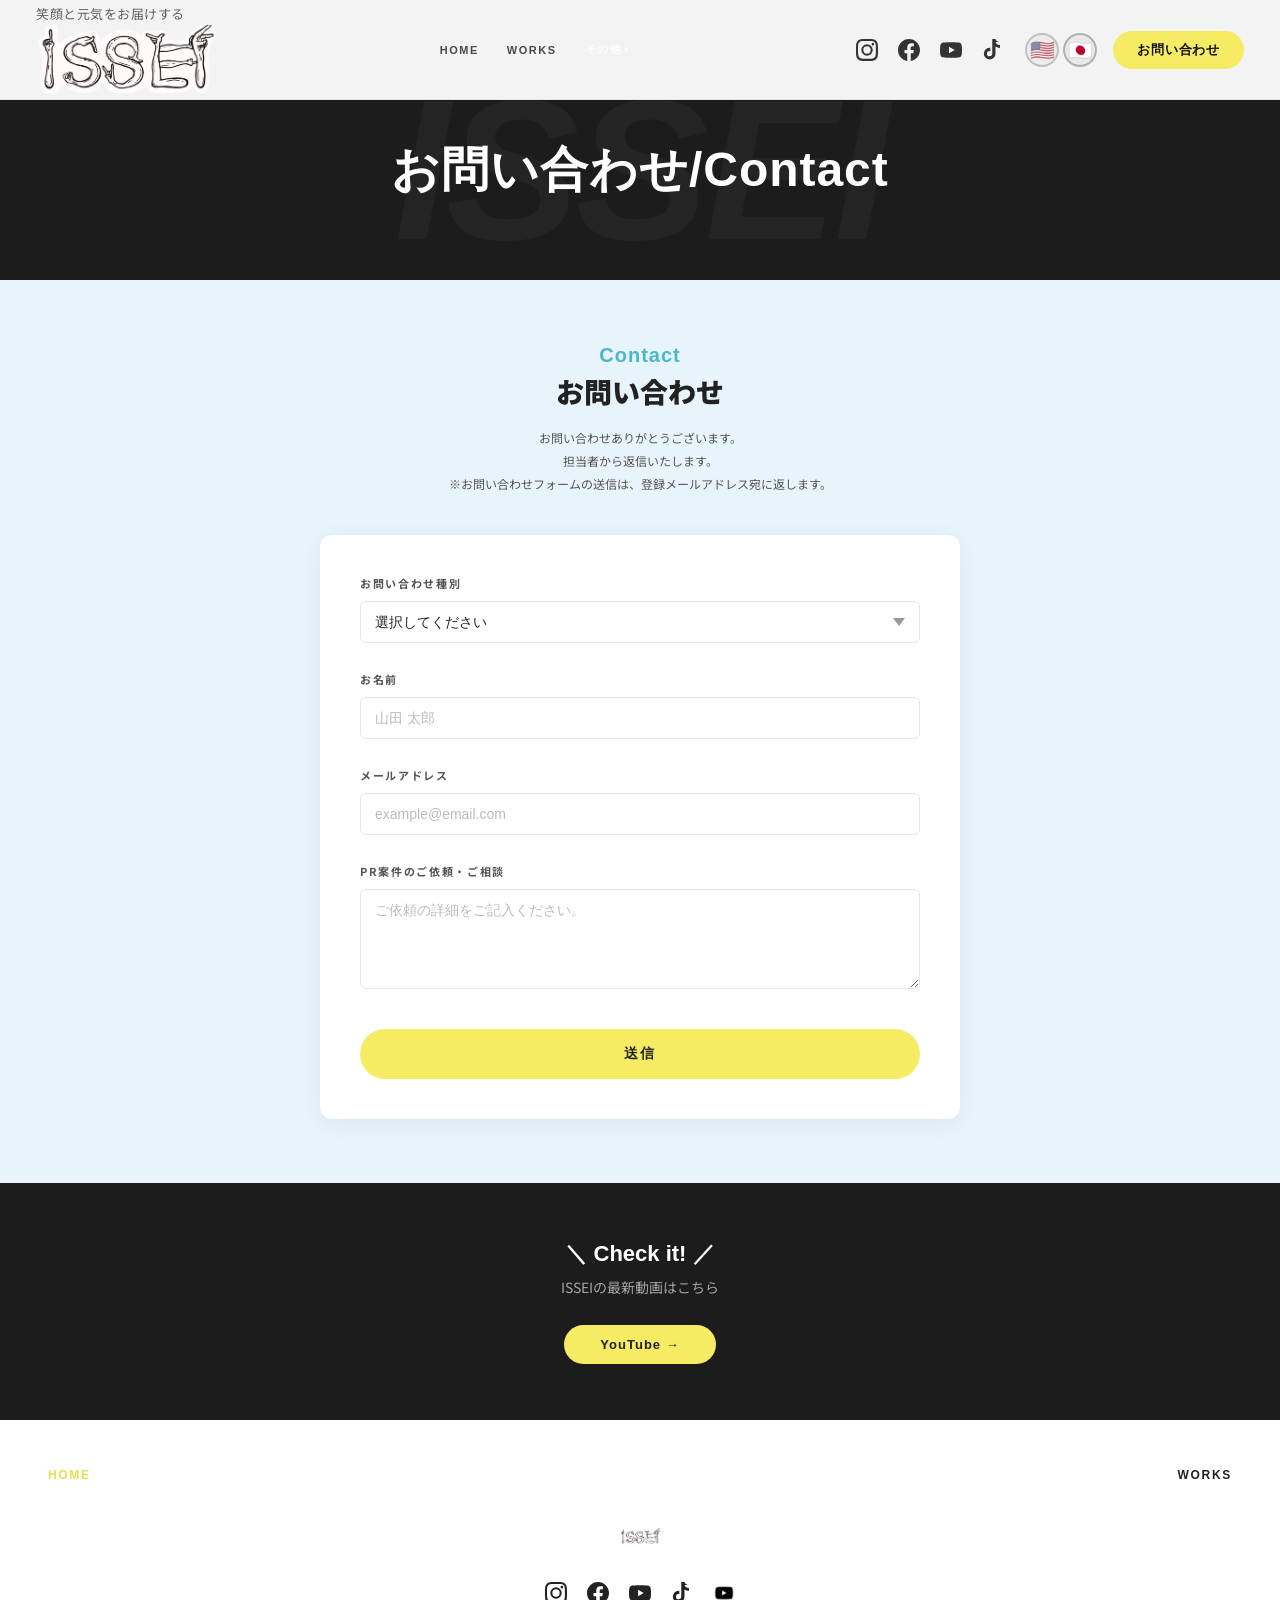
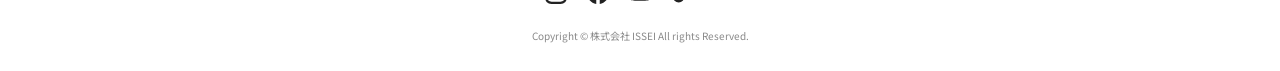
==== contact.html @ b6d0b65f "Initial commit — ISSEI company website" ====
<!DOCTYPE html>
<html lang="ja">
<head>
  <meta charset="UTF-8">
  <meta name="viewport" content="width=device-width, initial-scale=1.0">
  <title>Contact — ISSEI</title>
  <meta name="description" content="ISSEIへのお問い合わせ。PR案件・コラボ依頼はこちらから。">
  <link rel="preconnect" href="https://fonts.googleapis.com">
  <link rel="preconnect" href="https://fonts.gstatic.com" crossorigin>
  <link href="https://fonts.googleapis.com/css2?family=Noto+Sans+JP:wght@400;500;700;900&display=swap" rel="stylesheet">
  <link rel="stylesheet" href="css/style.css">
</head>
<body class="page-article">

  <!-- HEADER -->
  <header>
    <a href="index.html" class="logo-wrap">
      <span class="logo-sub" data-i18n="header.tagline">笑顔と元気をお届けする</span>
      <img src="images/logo-header.png" alt="ISSEI" class="logo-img">
    </a>
    <nav class="header-nav">
      <a href="index.html" data-i18n="nav.home">HOME</a>
      <a href="works.html" data-i18n="nav.works">WORKS</a>
      <div class="nav-more">
        <span class="nav-more-trigger" data-i18n="nav.more">More</span><span class="nav-more-arrow">&#x25BE;</span>
        <div class="nav-dropdown">
          <a href="index.html#profile">Profile</a>
          <a href="index.html#news">News</a>
          <a href="contact.html" data-i18n="nav.contact">Contact</a>
        </div>
      </div>
    </nav>
    <div class="header-right">
      <div class="header-sns">
        <a href="https://www.instagram.com/issei_0806" target="_blank" rel="noopener" aria-label="Instagram">
          <svg viewBox="0 0 24 24"><path d="M12 2.2c3.2 0 3.6 0 4.8.1 3.2.1 4.7 1.7 4.8 4.8.1 1.3.1 1.6.1 4.8 0 3.2 0 3.6-.1 4.8-.1 3.2-1.6 4.7-4.8 4.8-1.3.1-1.6.1-4.8.1-3.2 0-3.6 0-4.8-.1-3.2-.1-4.7-1.7-4.8-4.8C2.2 15.6 2.2 15.3 2.2 12c0-3.2 0-3.6.1-4.8C2.5 3.9 4 2.4 7.2 2.3 8.5 2.2 8.8 2.2 12 2.2zm0-2.2C8.7 0 8.3 0 7.1.1 2.7.3.3 2.7.1 7.1 0 8.3 0 8.7 0 12s0 3.7.1 4.9c.2 4.4 2.6 6.8 7 7C8.3 24 8.7 24 12 24s3.7 0 4.9-.1c4.4-.2 6.8-2.6 7-7 .1-1.2.1-1.6.1-4.9s0-3.7-.1-4.9c-.2-4.4-2.6-6.8-7-7C15.7 0 15.3 0 12 0zm0 5.8a6.2 6.2 0 1 0 0 12.4A6.2 6.2 0 0 0 12 5.8zm0 10.2a4 4 0 1 1 0-8 4 4 0 0 1 0 8zm6.4-11.8a1.4 1.4 0 1 0 0 2.8 1.4 1.4 0 0 0 0-2.8z"/></svg>
        </a>
        <a href="https://www.facebook.com/share/18R8EUJGQv/?mibextid=wwXIfr" target="_blank" rel="noopener" aria-label="Facebook">
          <svg viewBox="0 0 24 24"><path d="M24 12.1C24 5.4 18.6 0 12 0S0 5.4 0 12.1C0 18.1 4.4 23.1 10.1 24v-8.4H7.1v-3.5h3V9.4c0-3 1.8-4.7 4.5-4.7 1.3 0 2.7.2 2.7.2v3h-1.5c-1.5 0-2 .9-2 1.9v2.3h3.4l-.5 3.5h-2.8V24C19.6 23.1 24 18.1 24 12.1z"/></svg>
        </a>
        <a href="https://www.youtube.com/@issei0806" target="_blank" rel="noopener" aria-label="YouTube">
          <svg viewBox="0 0 24 24"><path d="M23.5 6.2a3 3 0 0 0-2.1-2.1C19.5 3.5 12 3.5 12 3.5s-7.5 0-9.4.6A3 3 0 0 0 .5 6.2 31.3 31.3 0 0 0 0 12a31.3 31.3 0 0 0 .5 5.8 3 3 0 0 0 2.1 2.1c1.9.6 9.4.6 9.4.6s7.5 0 9.4-.6a3 3 0 0 0 2.1-2.1A31.3 31.3 0 0 0 24 12a31.3 31.3 0 0 0-.5-5.8zM9.8 15.5V8.5l6.3 3.5-6.3 3.5z"/></svg>
        </a>
        <a href="https://www.tiktok.com/@issei0806" target="_blank" rel="noopener" aria-label="TikTok">
          <svg viewBox="0 0 24 24"><path d="M19.6 3.3A4.9 4.9 0 0 1 14.7 0h-3.5v16.4a2.9 2.9 0 0 1-2.9 2.5 2.9 2.9 0 0 1-2.9-2.9 2.9 2.9 0 0 1 2.9-2.9c.3 0 .5 0 .8.1V9.6a6.4 6.4 0 0 0-.8 0A6.4 6.4 0 0 0 2 16a6.4 6.4 0 0 0 6.4 6.4A6.4 6.4 0 0 0 14.7 16V8.2a8.3 8.3 0 0 0 4.9 1.6V6.4a4.9 4.9 0 0 1-4.9-3.1h4.9z"/></svg>
        </a>
      </div>
      <div class="lang-toggle">
        <button class="lang-btn" data-lang="en">🇺🇸</button>
        <button class="lang-btn" data-lang="ja">🇯🇵</button>
      </div>
      <a href="contact.html" class="btn-contact active" data-i18n="nav.contact">Contact Us</a>
    </div>
  </header>

  <!-- DARK HERO with ISSEI watermark -->
  <div class="contact-hero">
    <div class="contact-hero-bg-text">ISSEI</div>
    <div class="contact-hero-title">
      <h1 data-i18n="contact.hero.title">お問い合わせ/Contact</h1>
    </div>
  </div>

  <!-- FORM SECTION -->
  <section class="contact-form-section">
    <div class="contact-form-inner">
      <div class="contact-form-head">
        <div class="sub" data-i18n="contact.form.sub">Contact</div>
        <h2 data-i18n="contact.form.h2">お問い合わせ</h2>
        <p data-i18n="contact.form.intro">Thank you for your inquiry.<br>A representative will reply to you shortly.<br>Please note that replies to inquiries will be sent to your registered email address.<br><br>お問い合わせありがとうございます。<br>担当者から返信いたします。<br>※お問い合わせフォームの送信は、登録メールアドレス宛に返します。</p>
      </div>

      <div class="form-card">
        <form id="contact-form">
          <div class="form-row">
            <label for="type" data-i18n="form.type.label">Inquiry details（お問い合わせ内容）</label>
            <select id="type" name="type" required>
              <option value="" data-i18n-opt="form.type.placeholder">選択してください</option>
              <option value="pr" data-i18n-opt="form.type.pr">Request for PR collaboration / PR案件のご依頼</option>
              <option value="other" data-i18n-opt="form.type.other">Other / その他</option>
            </select>
          </div>
          <div class="form-row">
            <label for="name" data-i18n="form.name.label">Name（名前）</label>
            <input type="text" id="name" name="name" required data-i18n="form.name.placeholder" placeholder="山田 太郎 / お名前を入力">
          </div>
          <div class="form-row">
            <label for="email" data-i18n="form.email.label">Email Address（メールアドレス）</label>
            <input type="email" id="email" name="email" required placeholder="example@email.com">
          </div>
          <div class="form-row">
            <label for="message" data-i18n="form.msg.label">PR Inquiries &amp; Requests（PR案件のご依頼・ご相談）</label>
            <textarea id="message" name="message" required data-i18n="form.msg.placeholder" placeholder="ご依頼の詳細をご記入ください。"></textarea>
          </div>
          <button type="submit" class="btn-send" data-i18n="form.submit">SEND 送信</button>
        </form>
      </div>
    </div>
  </section>

  <!-- CHECK IT CTA -->
  <section class="cta-section">
    <p class="cta-check">＼ Check it! ／</p>
    <p class="cta-text">ISSEIの最新動画はこちら</p>
    <a href="https://www.youtube.com/@issei0806" target="_blank" rel="noopener" class="btn-cta">YouTube →</a>
  </section>

  <!-- FOOTER -->
  <footer>
    <div class="footer-row">
      <a href="index.html" class="footer-row-home" data-i18n="nav.home">HOME</a>
      <a href="works.html" class="footer-row-works" data-i18n="nav.works">WORKS</a>
    </div>
    <div class="footer-logo-text"><img src="images/logo.png" alt="ISSEI"></div>
    <div class="footer-sns">
      <a href="https://www.instagram.com/issei_0806" target="_blank" rel="noopener" aria-label="Instagram">
        <svg viewBox="0 0 24 24"><path d="M12 2.2c3.2 0 3.6 0 4.8.1 3.2.1 4.7 1.7 4.8 4.8.1 1.3.1 1.6.1 4.8 0 3.2 0 3.6-.1 4.8-.1 3.2-1.6 4.7-4.8 4.8-1.3.1-1.6.1-4.8.1-3.2 0-3.6 0-4.8-.1-3.2-.1-4.7-1.7-4.8-4.8C2.2 15.6 2.2 15.3 2.2 12c0-3.2 0-3.6.1-4.8C2.5 3.9 4 2.4 7.2 2.3 8.5 2.2 8.8 2.2 12 2.2zm0-2.2C8.7 0 8.3 0 7.1.1 2.7.3.3 2.7.1 7.1 0 8.3 0 8.7 0 12s0 3.7.1 4.9c.2 4.4 2.6 6.8 7 7C8.3 24 8.7 24 12 24s3.7 0 4.9-.1c4.4-.2 6.8-2.6 7-7 .1-1.2.1-1.6.1-4.9s0-3.7-.1-4.9c-.2-4.4-2.6-6.8-7-7C15.7 0 15.3 0 12 0zm0 5.8a6.2 6.2 0 1 0 0 12.4A6.2 6.2 0 0 0 12 5.8zm0 10.2a4 4 0 1 1 0-8 4 4 0 0 1 0 8zm6.4-11.8a1.4 1.4 0 1 0 0 2.8 1.4 1.4 0 0 0 0-2.8z"/></svg>
      </a>
      <a href="https://www.facebook.com/issei0806official" target="_blank" rel="noopener" aria-label="Facebook">
        <svg viewBox="0 0 24 24"><path d="M24 12.1C24 5.4 18.6 0 12 0S0 5.4 0 12.1C0 18.1 4.4 23.1 10.1 24v-8.4H7.1v-3.5h3V9.4c0-3 1.8-4.7 4.5-4.7 1.3 0 2.7.2 2.7.2v3h-1.5c-1.5 0-2 .9-2 1.9v2.3h3.4l-.5 3.5h-2.8V24C19.6 23.1 24 18.1 24 12.1z"/></svg>
      </a>
      <a href="https://www.youtube.com/@issei0806" target="_blank" rel="noopener" aria-label="YouTube">
        <svg viewBox="0 0 24 24"><path d="M23.5 6.2a3 3 0 0 0-2.1-2.1C19.5 3.5 12 3.5 12 3.5s-7.5 0-9.4.6A3 3 0 0 0 .5 6.2 31.3 31.3 0 0 0 0 12a31.3 31.3 0 0 0 .5 5.8 3 3 0 0 0 2.1 2.1c1.9.6 9.4.6 9.4.6s7.5 0 9.4-.6a3 3 0 0 0 2.1-2.1A31.3 31.3 0 0 0 24 12a31.3 31.3 0 0 0-.5-5.8zM9.8 15.5V8.5l6.3 3.5-6.3 3.5z"/></svg>
      </a>
      <a href="https://www.tiktok.com/@issei0806" target="_blank" rel="noopener" aria-label="TikTok">
        <svg viewBox="0 0 24 24"><path d="M19.6 3.3A4.9 4.9 0 0 1 14.7 0h-3.5v16.4a2.9 2.9 0 0 1-2.9 2.5 2.9 2.9 0 0 1-2.9-2.9 2.9 2.9 0 0 1 2.9-2.9c.3 0 .5 0 .8.1V9.6a6.4 6.4 0 0 0-.8 0A6.4 6.4 0 0 0 2 16a6.4 6.4 0 0 0 6.4 6.4A6.4 6.4 0 0 0 14.7 16V8.2a8.3 8.3 0 0 0 4.9 1.6V6.4a4.9 4.9 0 0 1-4.9-3.1h4.9z"/></svg>
      </a>
      <a href="https://voom.line.me/ch/issei0806" target="_blank" rel="noopener" aria-label="LINE VOOM">
        <img src="images/icon-line.png" alt="LINE VOOM">
      </a>
    </div>
    <p class="footer-copy" data-i18n="footer.copy">Copyright © 株式会社 ISSEI All rights Reserved.</p>
  </footer>

  <div class="toast"></div>

  <script src="js/main.js"></script>
</body>
</html>
---- css/style.css ----
/* =============================================
   ISSEI Official Website
   ============================================= */

:root {
  --yellow: #F5EC64;
  --yellow-dark: #e8de50;
  --sky-top: #5ab8e8;
  --sky-mid: #a8d8f0;
  --sky-bottom: #daeef8;
  --powder: #e8f4fb;
  --powder-mid: #c8e6f5;
  --dark: #1c1c1c;
  --dark2: #2a2a2a;
  --white: #ffffff;
  --text: #222222;
  --text-mid: #555555;
  --text-light: #888888;
  --border: #e4e4e4;
  --accent-teal: #4ab8c8;
  --accent-orange: #e8721a;
  --font-en: 'Helvetica Neue', Helvetica, Arial, sans-serif;
  --font-jp: 'Noto Sans JP', 'Hiragino Sans', Meiryo, sans-serif;
  --ease: 0.25s ease;
  --radius: 12px;
}

*, *::before, *::after { box-sizing: border-box; margin: 0; padding: 0; }
html { scroll-behavior: smooth; }
body { background: var(--white); color: var(--text); font-family: var(--font-en); -webkit-font-smoothing: antialiased; }
a { color: inherit; text-decoration: none; }
img { max-width: 100%; display: block; }

/* =============================================
   HEADER
   ============================================= */

header {
  position: fixed;
  top: 0; left: 0; right: 0;
  z-index: 200;
  height: 100px;
  display: flex;
  align-items: center;
  justify-content: space-between;
  padding: 0 36px;
  background: transparent;
  transition: background var(--ease);
}
header.scrolled {
  background: rgba(10,10,10,0.85);
  backdrop-filter: blur(10px);
}

.logo-wrap {
  display: flex;
  flex-direction: column;
  line-height: 1.2;
}
.logo-img {
  height: 68px;
  width: auto;
  display: block;
}
.logo-sub {
  font-size: 13px;
  color: rgba(255,255,255,0.92);
  font-family: var(--font-jp);
  letter-spacing: 0.04em;
  white-space: nowrap;
  margin-bottom: 4px;
}

.header-right {
  display: flex;
  align-items: center;
  gap: 16px;
  flex-shrink: 0;
}

.header-sns {
  display: flex;
  align-items: center;
  gap: 10px;
}
.header-sns a {
  display: flex;
  align-items: center;
  justify-content: center;
  width: 32px; height: 32px;
  color: var(--white);
  transition: opacity var(--ease);
}
.header-sns a:hover { opacity: 0.6; }
.header-sns svg { width: 22px; height: 22px; fill: var(--white); }

.header-nav {
  display: flex;
  align-items: center;
  gap: 28px;
}
.header-nav a {
  font-size: 11px;
  font-weight: 700;
  letter-spacing: 0.14em;
  text-transform: uppercase;
  color: rgba(255,255,255,0.85);
  transition: color var(--ease);
}
.header-nav a:hover { color: var(--white); }
.header-nav a.active { color: var(--yellow); }

/* More dropdown */
.nav-more {
  position: relative;
  display: flex;
  align-items: center;
  gap: 2px;
  cursor: pointer;
}
.nav-more-trigger {
  font-size: 11px;
  font-weight: 700;
  letter-spacing: 0.14em;
  text-transform: uppercase;
  color: rgba(255,255,255,0.85);
  transition: color var(--ease);
  user-select: none;
}
.nav-more-arrow {
  font-size: 9px;
  color: rgba(255,255,255,0.85);
  transition: color var(--ease);
  line-height: 1;
  margin-top: 1px;
}
.nav-more:hover .nav-more-trigger,
.nav-more:hover .nav-more-arrow { color: var(--white); }
.nav-dropdown {
  position: absolute;
  top: calc(100% + 14px);
  left: 50%;
  transform: translateX(-50%) translateY(-4px);
  background: rgba(10,10,10,0.92);
  backdrop-filter: blur(12px);
  border-radius: 8px;
  min-width: 130px;
  overflow: hidden;
  opacity: 0;
  visibility: hidden;
  transition: opacity var(--ease), visibility var(--ease), transform var(--ease);
  z-index: 300;
}
.nav-more:hover .nav-dropdown {
  opacity: 1;
  visibility: visible;
  transform: translateX(-50%) translateY(0);
}
.nav-dropdown a {
  display: block;
  padding: 11px 18px;
  font-size: 11px;
  font-weight: 600;
  letter-spacing: 0.1em;
  text-transform: uppercase;
  color: rgba(255,255,255,0.75);
  border-bottom: 1px solid rgba(255,255,255,0.06);
  transition: background var(--ease), color var(--ease);
}
.nav-dropdown a:last-child { border-bottom: none; }
.nav-dropdown a:hover {
  background: rgba(255,255,255,0.09);
  color: var(--white);
}

.btn-contact {
  background: var(--yellow);
  color: var(--text);
  font-size: 13px;
  font-weight: 700;
  letter-spacing: 0.06em;
  padding: 10px 24px;
  border-radius: 24px;
  transition: background var(--ease);
  white-space: nowrap;
}
.btn-contact.active { background: var(--yellow-dark); }
.btn-contact:hover { background: var(--yellow-dark); }

.lang-toggle {
  display: flex;
  align-items: center;
  gap: 4px;
}
.lang-btn {
  width: 34px;
  height: 34px;
  border-radius: 50%;
  border: 2px solid rgba(255,255,255,0.35);
  cursor: pointer;
  font-size: 20px;
  padding: 0;
  line-height: 1;
  display: flex;
  align-items: center;
  justify-content: center;
  background: rgba(255,255,255,0.12);
  opacity: 0.75;
  transition: opacity var(--ease), border-color var(--ease);
}
.lang-btn.active {
  opacity: 1;
  border-color: rgba(255,255,255,0.8);
  box-shadow: 0 0 0 1px rgba(255,255,255,0.3);
}
.lang-btn:hover { opacity: 1; }
.lang-sep { display: none; }

/* =============================================
   HERO
   ============================================= */

.hero {
  padding-top: 100px;
  min-height: 100vh;
  background: url('../images/hero-bg.jpg') center center / cover no-repeat;
  display: flex;
  align-items: center;
  justify-content: center;
  position: relative;
  overflow: hidden;
}
.hero::after {
  content: '';
  position: absolute;
  bottom: 0; left: 0; right: 0;
  height: 45%;
  background: linear-gradient(to bottom, transparent 0%, rgba(255,255,255,0.7) 60%, rgba(255,255,255,1) 100%);
  pointer-events: none;
}

.hero-issei-logo {
  width: clamp(240px, 38vw, 520px);
  user-select: none;
  filter: drop-shadow(0 4px 24px rgba(0,0,0,0.12));
}

/* =============================================
   TAGLINE
   ============================================= */

.tagline-section {
  background: var(--white);
  padding: 40px 32px;
  text-align: center;
  border-bottom: 1px solid var(--border);
}

.tagline-main {
  font-size: clamp(18px, 3vw, 28px);
  font-weight: 700;
  line-height: 1.4;
  margin-bottom: 16px;
  color: var(--text);
}
.tagline-main .hi-teal { color: var(--accent-teal); }
.tagline-main .hi-orange { color: var(--accent-orange); }

.tagline-sub {
  font-size: 13px;
  color: var(--text-light);
  letter-spacing: 0.03em;
}

/* =============================================
   VIDEO GALLERY
   ============================================= */

.video-section {
  background: var(--white);
  padding: 40px 0;
  overflow: hidden;
  border-bottom: 1px solid var(--border);
}

.video-marquee-wrap {
  overflow: hidden;
  width: 100%;
}

@keyframes marquee-scroll {
  0%   { transform: translateX(0); }
  100% { transform: translateX(-50%); }
}

.video-marquee {
  display: flex;
  gap: 12px;
  width: max-content;
  animation: marquee-scroll 28s linear infinite;
}

.video-marquee:hover {
  animation-play-state: paused;
}

.video-thumb {
  flex: 0 0 200px;
  height: 355px;
  border-radius: 8px;
  overflow: hidden;
  position: relative;
  background: #1a1a1a;
  cursor: pointer;
  transition: transform var(--ease);
}
.video-thumb:hover { transform: scale(1.02); }

.video-thumb::after {
  content: '';
  position: absolute;
  inset: 0;
  background: rgba(0,0,0,0.2) url("data:image/svg+xml,%3Csvg xmlns='http://www.w3.org/2000/svg' viewBox='0 0 80 80'%3E%3Ccircle cx='40' cy='40' r='38' fill='rgba(255%2C255%2C255%2C0.9)'/%3E%3Cpolygon points='32%2C22 32%2C58 60%2C40' fill='%231a1a1a'/%3E%3C/svg%3E") center/56px no-repeat;
  opacity: 0;
  transition: opacity 0.2s ease;
  z-index: 2;
}
.video-thumb:hover::after { opacity: 1; }

.video-thumb img {
  width: 100%;
  height: 100%;
  object-fit: cover;
}

/* legacy — kept for any other scroll usage */
.video-scroll {
  display: flex;
  gap: 12px;
  padding: 0 32px;
  overflow-x: auto;
  scrollbar-width: none;
  -ms-overflow-style: none;
}
.video-scroll::-webkit-scrollbar { display: none; }

.video-thumb-placeholder {
  width: 100%;
  height: 100%;
  background: linear-gradient(160deg, #2a2a2a 0%, #1a1a1a 100%);
  display: flex;
  flex-direction: column;
  align-items: center;
  justify-content: center;
  gap: 12px;
  color: rgba(255,255,255,0.3);
  font-size: 11px;
  letter-spacing: 0.1em;
  text-transform: uppercase;
}
.video-thumb-placeholder svg { width: 32px; height: 32px; fill: rgba(255,255,255,0.2); }

.video-views {
  position: absolute;
  top: 10px;
  left: 10px;
  background: rgba(0,0,0,0.7);
  color: var(--white);
  font-size: 10px;
  font-weight: 700;
  padding: 3px 8px;
  border-radius: 4px;
}

/* =============================================
   PROFILE SECTION
   ============================================= */

.profile-section {
  background: linear-gradient(180deg, var(--powder) 0%, var(--white) 100%);
  padding: 40px 32px;
}

.profile-heading {
  text-align: center;
  font-size: 28px;
  font-weight: 800;
  color: var(--accent-teal);
  margin-bottom: 40px;
  letter-spacing: 0.05em;
}

.profile-card {
  max-width: 800px;
  margin: 0 auto;
  display: grid;
  grid-template-columns: 180px 1fr;
  gap: 40px;
  align-items: start;
  background: rgba(255,255,255,0.7);
  border-radius: var(--radius);
  padding: 32px;
  backdrop-filter: blur(4px);
  border: 1px solid rgba(255,255,255,0.9);
  box-shadow: 0 4px 24px rgba(74,184,200,0.1);
}

.profile-photo {
  aspect-ratio: 1;
  border-radius: 8px;
  overflow: hidden;
  background: var(--powder-mid);
  display: flex;
  align-items: center;
  justify-content: center;
}
.profile-photo img { width: 100%; height: 100%; object-fit: cover; object-position: top; }
.profile-photo-placeholder {
  font-size: 10px;
  color: var(--text-light);
  text-align: center;
  padding: 12px;
  font-family: var(--font-jp);
}

.profile-info-name {
  font-size: 22px;
  font-weight: 900;
  letter-spacing: 0.05em;
  margin-bottom: 8px;
}
.profile-info-title {
  font-size: 13px;
  font-weight: 600;
  color: var(--accent-teal);
  letter-spacing: 0.04em;
  margin-bottom: 8px;
}

.profile-info-bio {
  font-size: 12px;
  color: var(--text-mid);
  line-height: 1.7;
  margin-bottom: 16px;
  font-family: var(--font-jp);
}

.profile-sns-icons {
  display: flex;
  gap: 8px;
  margin-bottom: 24px;
}
.profile-sns-icon {
  width: 32px; height: 32px;
  border-radius: 50%;
  background: var(--dark);
  display: flex;
  align-items: center;
  justify-content: center;
  transition: opacity var(--ease);
}
.profile-sns-icon:hover { opacity: 0.7; }
.profile-sns-icon svg { width: 14px; height: 14px; fill: white; }
.profile-sns-icon--img { background: transparent; }
.profile-sns-icon img { width: 28px; height: 28px; display: block; border-radius: 50%; }

.profile-stats {
  display: grid;
  grid-template-columns: repeat(4, 1fr);
  gap: 0;
  border-top: 1px solid var(--border);
  padding-top: 20px;
  margin-top: 8px;
}

.pstat {
  text-align: center;
  border-right: 1px solid var(--border);
  padding: 0 12px;
}
.pstat:last-child { border-right: none; }

.pstat-label {
  font-size: 9px;
  font-weight: 600;
  color: var(--text-light);
  letter-spacing: 0.08em;
  text-transform: uppercase;
  line-height: 1.3;
  margin-bottom: 6px;
}
.pstat-num {
  font-size: clamp(22px, 3vw, 32px);
  font-weight: 900;
  color: var(--accent-teal);
  letter-spacing: -0.02em;
  line-height: 1;
}

.profile-date {
  text-align: center;
  font-size: 10px;
  color: var(--text-light);
  margin-top: 16px;
}

/* =============================================
   NEWS SECTION
   ============================================= */

.news-section {
  padding: 48px 32px;
  background: var(--white);
}

.news-heading {
  text-align: center;
  font-size: 10px;
  font-weight: 700;
  letter-spacing: 0.4em;
  text-transform: uppercase;
  color: var(--text-light);
  margin-bottom: 32px;
}

.news-grid {
  display: grid;
  grid-template-columns: repeat(4, 1fr);
  gap: 16px;
  max-width: 1200px;
  margin: 0 auto;
}

.news-card {
  display: block;
  border-radius: var(--radius);
  overflow: hidden;
  cursor: pointer;
  color: inherit;
  text-decoration: none;
  transition: transform var(--ease), box-shadow var(--ease);
}
.news-card:hover { transform: translateY(-4px); box-shadow: 0 12px 32px rgba(0,0,0,0.1); }

.news-card-thumb {
  aspect-ratio: 4/3;
  display: flex;
  align-items: center;
  justify-content: center;
  flex-direction: column;
  gap: 8px;
  padding: 20px;
  position: relative;
  overflow: hidden;
}
.news-card-thumb img { width: 100%; height: 100%; object-fit: cover; object-position: top center; position: absolute; top: 0; left: 0; }

.nc-red { background: linear-gradient(135deg, #c0392b, #e74c3c); }
.nc-blue { background: linear-gradient(135deg, #2980b9, #3498db); }
.nc-dark { background: linear-gradient(135deg, #2c3e50, #34495e); }
.nc-teal { background: linear-gradient(135deg, #16a085, #1abc9c); }

.nc-milestone {
  font-size: clamp(18px, 3vw, 26px);
  font-weight: 900;
  color: var(--white);
  text-align: center;
  line-height: 1.2;
  text-shadow: 0 2px 8px rgba(0,0,0,0.2);
}
.nc-label {
  font-size: 9px;
  color: rgba(255,255,255,0.8);
  letter-spacing: 0.1em;
  text-transform: uppercase;
}

.news-card-body {
  padding: 14px 16px;
  background: var(--white);
  border: 1px solid var(--border);
  border-top: none;
}
.news-card-title {
  font-size: 12px;
  font-weight: 600;
  line-height: 1.5;
  color: var(--text);
  font-family: var(--font-jp);
}

/* =============================================
   CTA SECTION
   ============================================= */

.cta-section {
  background: var(--dark);
  padding: 56px 32px;
  text-align: center;
}

.cta-check {
  font-size: 22px;
  font-weight: 700;
  color: var(--white);
  margin-bottom: 8px;
}

.cta-text {
  font-size: 14px;
  color: rgba(255,255,255,0.6);
  margin-bottom: 28px;
  font-family: var(--font-jp);
}

.btn-cta {
  display: inline-block;
  background: var(--yellow);
  color: var(--text);
  font-size: 13px;
  font-weight: 700;
  letter-spacing: 0.08em;
  padding: 12px 36px;
  border-radius: 24px;
  transition: background var(--ease);
}
.btn-cta:hover { background: var(--yellow-dark); }

/* =============================================
   WORKS SECTION (on homepage)
   ============================================= */

.works-section {
  padding: 48px 32px;
  background: var(--white);
  border-top: 1px solid var(--border);
}

.works-heading {
  text-align: center;
  margin-bottom: 48px;
}
.works-heading h2 {
  font-size: clamp(28px, 4vw, 40px);
  font-weight: 900;
  color: var(--text);
  letter-spacing: -0.01em;
}
.works-heading p {
  font-size: 11px;
  color: var(--text-light);
  letter-spacing: 0.1em;
  margin-top: 8px;
  font-family: var(--font-jp);
}

.timeline {
  max-width: 800px;
  margin: 0 auto;
}

.tl-block {
  display: grid;
  grid-template-columns: 56px 1fr;
  gap: 0;
  padding: 8px 0;
}

.tl-year {
  padding: 3px 0 0;
  font-size: 13px;
  font-weight: 700;
  color: var(--text);
  letter-spacing: 0.02em;
}

.tl-items {
  display: flex;
  flex-direction: column;
  gap: 0;
}

.tl-item {
  display: flex;
  align-items: baseline;
  gap: 8px;
  padding: 3px 0;
  font-size: 13px;
  color: var(--text-mid);
  line-height: 1.6;
  font-family: var(--font-jp);
}
.tl-item::before {
  content: '•';
  color: var(--text-light);
  flex-shrink: 0;
}
.tl-item strong { color: var(--text); font-weight: 700; }

/* =============================================
   FOOTER
   ============================================= */

footer {
  background: var(--white);
  padding: 48px 48px 28px;
  display: flex;
  flex-direction: column;
  align-items: center;
  gap: 0;
  text-align: center;
}

.footer-row {
  display: flex;
  align-items: center;
  justify-content: space-between;
  width: 100%;
  margin-bottom: 32px;
}

.footer-row-home {
  font-size: 12px;
  font-weight: 700;
  letter-spacing: 0.14em;
  color: var(--yellow-dark);
  text-transform: uppercase;
}
.footer-row-home:hover { opacity: 0.7; }

.footer-row-works {
  font-size: 12px;
  font-weight: 700;
  letter-spacing: 0.14em;
  color: var(--text);
  text-transform: uppercase;
}
.footer-row-works:hover { opacity: 0.7; }

.footer-logo-text img {
  height: 48px;
  width: auto;
  margin: 0 auto 20px;
}

.footer-sns {
  display: flex;
  gap: 20px;
  align-items: center;
  justify-content: center;
  margin-bottom: 24px;
}
.footer-sns a {
  color: var(--text);
  transition: opacity var(--ease);
  display: flex;
  align-items: center;
}
.footer-sns a:hover { opacity: 0.5; }
.footer-sns svg { width: 22px; height: 22px; fill: var(--text); display: block; }
.footer-sns img { width: 22px; height: 22px; display: block; }

.footer-nav {
  display: flex;
  gap: 32px;
}
.footer-nav a {
  font-size: 11px;
  font-weight: 700;
  letter-spacing: 0.12em;
  text-transform: uppercase;
  color: var(--text);
  transition: opacity var(--ease);
}
.footer-nav a:hover { opacity: 0.5; }

.footer-copy {
  font-size: 10px;
  color: var(--text-light);
  font-family: var(--font-jp);
}

.btn-see-more {
  display: inline-block;
  padding: 14px 56px;
  border: 2px solid var(--text);
  border-radius: 40px;
  font-size: 13px;
  font-weight: 700;
  letter-spacing: 0.1em;
  color: var(--text);
  transition: background var(--ease), color var(--ease);
}
.btn-see-more:hover {
  background: var(--text);
  color: var(--white);
}

/* Article pages: header starts on white — darken nav text */
body.page-article header {
  background: rgba(255,255,255,0.95);
  backdrop-filter: blur(8px);
  border-bottom: 1px solid rgba(0,0,0,0.06);
}
body.page-article .logo-sub { color: rgba(0,0,0,0.6); }
body.page-article .header-sns svg { fill: #333; }
body.page-article .header-nav a { color: rgba(0,0,0,0.7); }
body.page-article .header-nav a:hover { color: #000; }
body.page-article .lang-btn { border-color: rgba(0,0,0,0.25); background: rgba(0,0,0,0.04); }
body.page-article .btn-contact { background: var(--yellow); color: #111; }

/* =============================================
   STATS SECTION
   ============================================= */

.stats-section {
  background: var(--dark);
  padding: 52px 32px;
}

.stats-grid {
  display: grid;
  grid-template-columns: repeat(4, 1fr);
  max-width: 900px;
  margin: 0 auto;
}

.stat-item {
  text-align: center;
  padding: 0 24px;
  border-right: 1px solid rgba(255,255,255,0.1);
}
.stat-item:last-child { border-right: none; }

.stat-num {
  font-size: clamp(40px, 5vw, 64px);
  font-weight: 900;
  color: var(--yellow);
  letter-spacing: -0.02em;
  line-height: 1;
  margin-bottom: 12px;
}

.stat-label {
  font-size: 10px;
  font-weight: 600;
  color: rgba(255,255,255,0.5);
  letter-spacing: 0.1em;
  text-transform: uppercase;
  line-height: 1.5;
}

.stats-date {
  text-align: center;
  font-size: 10px;
  color: rgba(255,255,255,0.2);
  margin-top: 32px;
  letter-spacing: 0.05em;
}

/* =============================================
   CTA OVERLAY (shared: HOME + WORKS)
   ============================================= */

.cta-section--overlay {
  position: relative;
  overflow: hidden;
  min-height: 380px;
  display: flex;
  align-items: center;
  justify-content: center;
  padding: 60px 32px;
  background: #111;
}

.cta-video-bg {
  position: absolute;
  inset: 0;
  display: flex;
  gap: 3px;
  z-index: 0;
}

.cta-video-bg img {
  flex: 1;
  min-width: 0;
  height: 100%;
  object-fit: cover;
  filter: brightness(0.28);
  display: block;
}

.cta-inner-box {
  position: relative;
  z-index: 1;
  border: 2px solid rgba(255,255,255,0.5);
  padding: 44px 72px;
  text-align: center;
  max-width: 520px;
  width: 100%;
}

.cta-title-en {
  font-size: 20px;
  font-weight: 700;
  color: #ffffff;
  letter-spacing: 0.02em;
  margin-bottom: 6px;
}

.cta-section--overlay .cta-check {
  font-size: 20px;
  font-weight: 700;
  color: #ffffff;
  margin-bottom: 12px;
}

.cta-section--overlay .cta-text {
  font-size: 13px;
  color: rgba(255,255,255,0.65);
  margin-bottom: 28px;
}

/* =============================================
   RESPONSIVE
   ============================================= */

@media (max-width: 768px) {
  .stats-grid {
    grid-template-columns: repeat(2, 1fr);
    gap: 36px 0;
  }
  .stat-item:nth-child(2) { border-right: none; }
  .stat-item:nth-child(3) { border-right: 1px solid rgba(255,255,255,0.1); }
  .cta-section--overlay { min-height: 280px; padding: 40px 20px; }
  .cta-inner-box { padding: 32px 24px; }
  .cta-video-bg img:nth-child(n+4) { display: none; }
}



/* =============================================
   CONTACT PAGE
   ============================================= */

.contact-hero {
  padding-top: 60px;
  height: 280px;
  background: var(--dark);
  display: flex;
  align-items: center;
  justify-content: center;
  position: relative;
  overflow: hidden;
}

.contact-hero-bg-text {
  position: absolute;
  font-size: clamp(80px, 18vw, 200px);
  font-weight: 900;
  font-style: italic;
  color: rgba(255,255,255,0.04);
  letter-spacing: -0.02em;
  user-select: none;
  pointer-events: none;
}

.contact-hero-title {
  position: relative;
  text-align: center;
}

.contact-hero-title h1 {
  font-size: clamp(28px, 5vw, 48px);
  font-weight: 900;
  color: var(--white);
  letter-spacing: 0.02em;
}

.contact-hero-title p {
  font-size: 13px;
  color: rgba(255,255,255,0.6);
  font-family: var(--font-jp);
  margin-top: 8px;
  letter-spacing: 0.05em;
}

.contact-form-section {
  background: var(--powder);
  padding: 64px 32px;
}

.contact-form-inner {
  max-width: 640px;
  margin: 0 auto;
}

.contact-form-head {
  text-align: center;
  margin-bottom: 40px;
}

.contact-form-head .sub {
  font-size: 20px;
  font-weight: 900;
  color: var(--accent-teal);
  letter-spacing: 0.05em;
  margin-bottom: 4px;
}

.contact-form-head h2 {
  font-size: 28px;
  font-weight: 900;
  color: var(--text);
  font-family: var(--font-jp);
  margin-bottom: 16px;
}

.contact-form-head p {
  font-size: 12px;
  color: var(--text-mid);
  line-height: 1.9;
  font-family: var(--font-jp);
}

.form-card {
  background: var(--white);
  border-radius: var(--radius);
  padding: 40px;
  box-shadow: 0 4px 24px rgba(0,0,0,0.06);
}

.form-row { margin-bottom: 28px; }

label {
  display: block;
  font-size: 11px;
  font-weight: 700;
  letter-spacing: 0.15em;
  color: var(--text-mid);
  margin-bottom: 10px;
  font-family: var(--font-jp);
}

.radio-group {
  display: flex;
  flex-direction: column;
  gap: 10px;
}
.radio-item {
  display: flex;
  align-items: center;
  gap: 10px;
  font-size: 13px;
  color: var(--text);
  cursor: pointer;
  font-family: var(--font-jp);
}
.radio-item input[type="radio"] {
  width: 16px; height: 16px;
  accent-color: var(--accent-teal);
  cursor: pointer;
  flex-shrink: 0;
}

input[type="text"],
input[type="email"],
textarea,
select {
  width: 100%;
  border: 1px solid var(--border);
  border-radius: 6px;
  padding: 12px 14px;
  font-size: 14px;
  color: var(--text);
  font-family: var(--font-en);
  background: var(--white);
  outline: none;
  transition: border-color var(--ease);
}
input[type="text"]:focus,
input[type="email"]:focus,
textarea:focus,
select:focus { border-color: var(--accent-teal); }
select { appearance: none; background-image: url("data:image/svg+xml,%3Csvg xmlns='http://www.w3.org/2000/svg' width='12' height='8' viewBox='0 0 12 8'%3E%3Cpath fill='%23999' d='M6 8L0 0h12z'/%3E%3C/svg%3E"); background-repeat: no-repeat; background-position: right 14px center; cursor: pointer; }
textarea { resize: vertical; min-height: 100px; }
::placeholder { color: #bbb; }

.btn-send {
  width: 100%;
  background: var(--yellow);
  color: var(--text);
  border: none;
  padding: 16px;
  font-size: 14px;
  font-weight: 700;
  letter-spacing: 0.15em;
  border-radius: 28px;
  cursor: pointer;
  font-family: var(--font-en);
  transition: background var(--ease);
  margin-top: 8px;
}
.btn-send:hover { background: var(--yellow-dark); }

/* =============================================
   TOAST
   ============================================= */

.toast {
  position: fixed;
  bottom: 28px; right: 28px;
  background: var(--dark);
  color: var(--white);
  padding: 14px 24px;
  border-radius: 8px;
  font-size: 13px;
  font-family: var(--font-jp);
  opacity: 0;
  transform: translateY(10px);
  transition: all 0.4s ease;
  pointer-events: none;
  z-index: 300;
}
.toast.show { opacity: 1; transform: translateY(0); }

/* =============================================
   RESPONSIVE
   ============================================= */

@media (max-width: 1024px) {
  .news-grid { grid-template-columns: repeat(2, 1fr); }
  .profile-stats { grid-template-columns: repeat(2, 1fr); }
  .pstat:nth-child(2) { border-right: none; }
  .pstat:nth-child(3) { border-top: 1px solid var(--border); }
  .pstat:nth-child(4) { border-top: 1px solid var(--border); border-right: none; }
}

@media (max-width: 768px) {
  header { padding: 0 16px; }
  .logo-text { font-size: 18px; }
  .header-nav { display: none; }
  .nav-more { display: none; }

  .hero { min-height: 40vh; }
  .hero-issei-logo { font-size: clamp(56px, 18vw, 100px); }

  .profile-card { grid-template-columns: 1fr; }
  .profile-photo { width: 140px; }

  .news-grid { grid-template-columns: repeat(2, 1fr); }

  footer { flex-direction: column; text-align: center; }
  .footer-nav { justify-content: center; }

  .contact-form-section { padding: 40px 20px; }
  .form-card { padding: 28px 20px; }
}

@media (max-width: 480px) {
  .lang-toggle { display: none; }
}
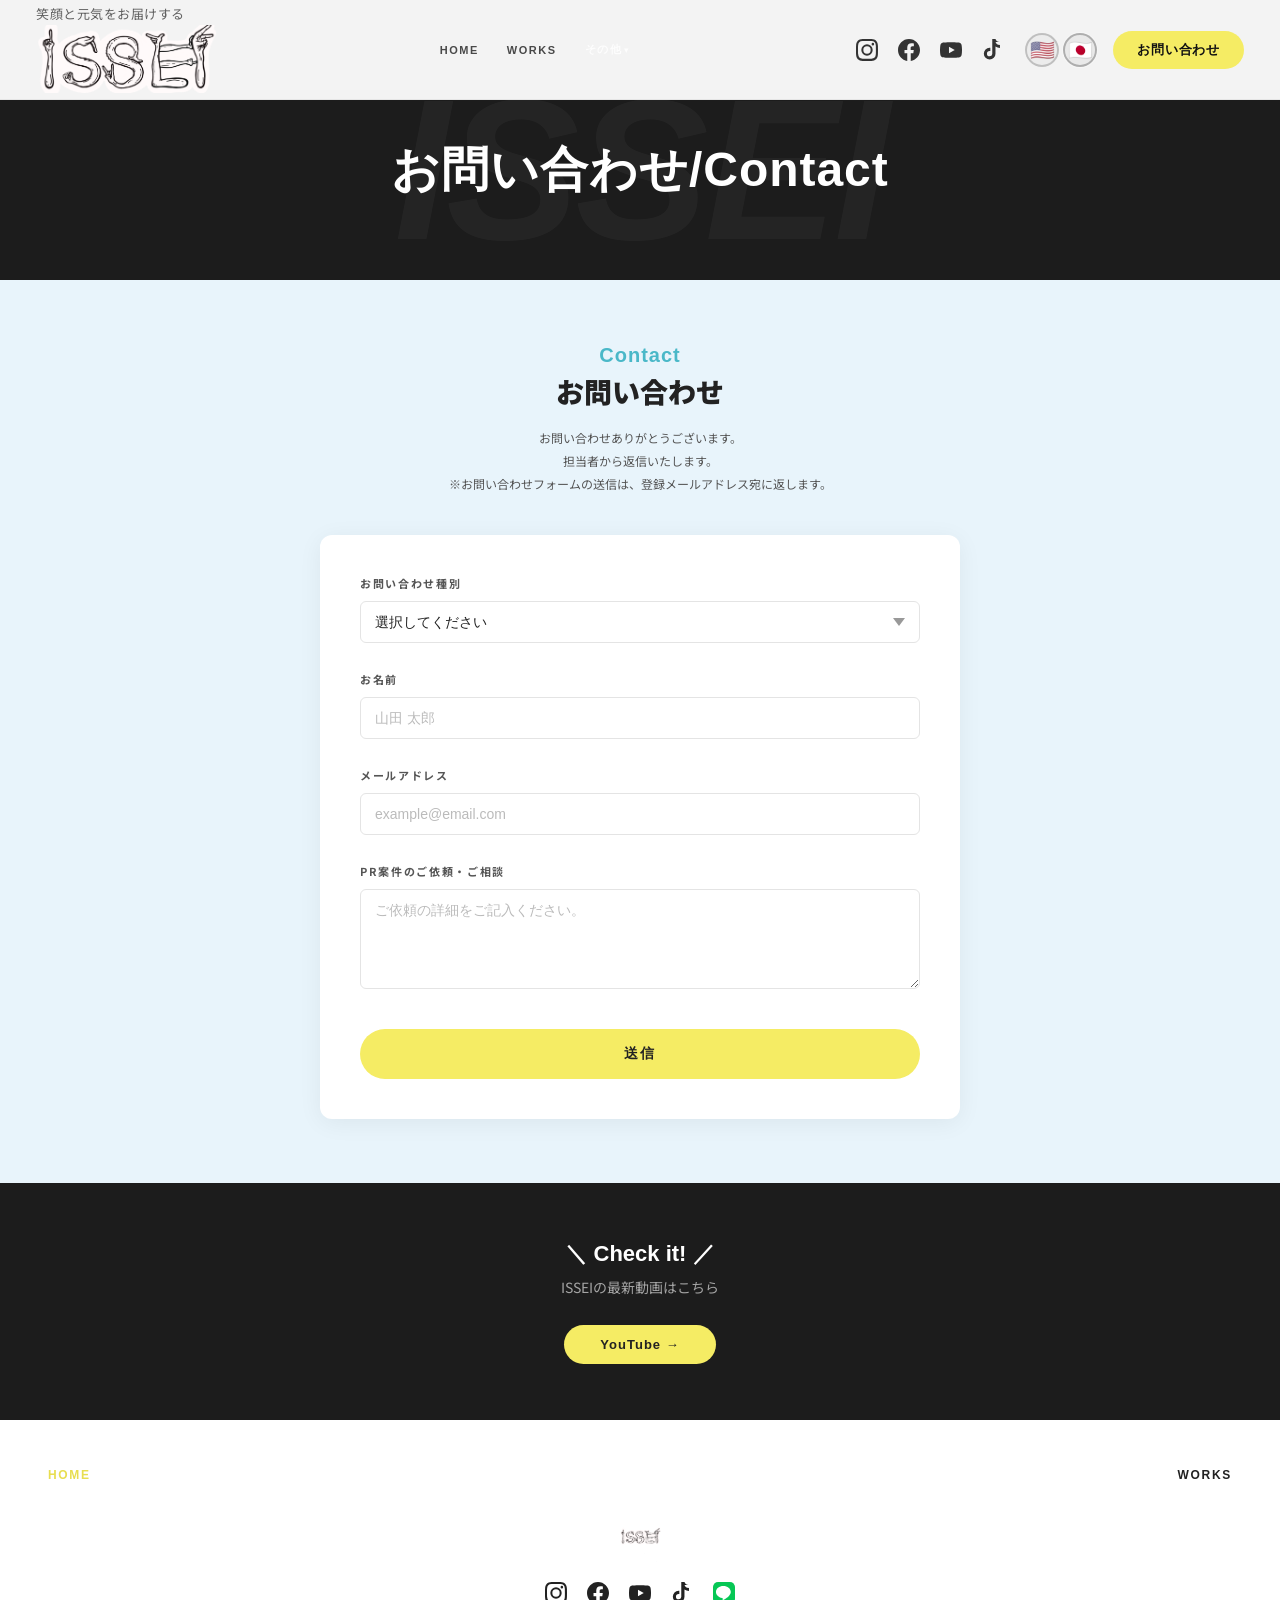
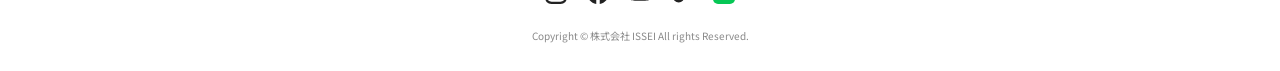
==== commit ea08df13: "Fix LINE VOOM icon: replace wrong PNG with correct LINE SVG" ====
--- a/contact.html
+++ b/contact.html
@@ -50,8 +50,23 @@
         <button class="lang-btn" data-lang="ja">🇯🇵</button>
       </div>
       <a href="contact.html" class="btn-contact active" data-i18n="nav.contact">Contact Us</a>
+      <button class="hamburger" aria-label="メニューを開く" aria-expanded="false">
+        <span></span><span></span><span></span>
+      </button>
     </div>
   </header>
+  <div class="nav-drawer-overlay"></div>
+  <nav class="nav-drawer" aria-hidden="true">
+    <a href="index.html">HOME</a>
+    <a href="works.html">WORKS</a>
+    <a href="index.html#profile">Profile</a>
+    <a href="index.html#news">News</a>
+    <a href="contact.html">Contact</a>
+    <div class="drawer-lang">
+      <button class="lang-btn" data-lang="en">🇺🇸 EN</button>
+      <button class="lang-btn" data-lang="ja">🇯🇵 JA</button>
+    </div>
+  </nav>
 
   <!-- DARK HERO with ISSEI watermark -->
   <div class="contact-hero">
@@ -125,8 +140,8 @@
       <a href="https://www.tiktok.com/@issei0806" target="_blank" rel="noopener" aria-label="TikTok">
         <svg viewBox="0 0 24 24"><path d="M19.6 3.3A4.9 4.9 0 0 1 14.7 0h-3.5v16.4a2.9 2.9 0 0 1-2.9 2.5 2.9 2.9 0 0 1-2.9-2.9 2.9 2.9 0 0 1 2.9-2.9c.3 0 .5 0 .8.1V9.6a6.4 6.4 0 0 0-.8 0A6.4 6.4 0 0 0 2 16a6.4 6.4 0 0 0 6.4 6.4A6.4 6.4 0 0 0 14.7 16V8.2a8.3 8.3 0 0 0 4.9 1.6V6.4a4.9 4.9 0 0 1-4.9-3.1h4.9z"/></svg>
       </a>
-      <a href="https://voom.line.me/ch/issei0806" target="_blank" rel="noopener" aria-label="LINE VOOM">
-        <img src="images/icon-line.png" alt="LINE VOOM">
+      <a href="https://linevoom.line.me/user/_dQAHLAu3z79X39ZBWgqr4kYaA-B5Mnfyq2qL_Vg" target="_blank" rel="noopener" aria-label="LINE VOOM">
+        <svg viewBox="0 0 24 24" xmlns="http://www.w3.org/2000/svg"><rect width="24" height="24" rx="5.5" fill="#06C755"/><path d="M19.4 10.9c0-3.6-3.6-6.5-8.1-6.5S3.2 7.3 3.2 10.9c0 3.2 2.9 5.9 6.7 6.5.3.1.6.2.7.4.1.2.1.5 0 .7l-.1.7c0 .2-.2.8.7.4.9-.4 4.7-2.7 6.4-4.7 1-1.1 1.8-2.6 1.8-4z" fill="#fff"/></svg>
       </a>
     </div>
     <p class="footer-copy" data-i18n="footer.copy">Copyright © 株式会社 ISSEI All rights Reserved.</p>
--- a/css/style.css
+++ b/css/style.css
@@ -922,6 +922,89 @@
 }
 
 /* =============================================
+   HAMBURGER MENU
+   ============================================= */
+
+.hamburger {
+  display: none;
+  flex-direction: column;
+  justify-content: center;
+  align-items: center;
+  gap: 5px;
+  width: 44px;
+  height: 44px;
+  background: none;
+  border: none;
+  cursor: pointer;
+  padding: 0;
+  z-index: 201;
+  flex-shrink: 0;
+}
+.hamburger span {
+  display: block;
+  width: 22px;
+  height: 2px;
+  background: var(--white);
+  border-radius: 2px;
+  transition: transform 0.3s ease, opacity 0.3s ease;
+}
+.hamburger.open span:nth-child(1) { transform: translateY(7px) rotate(45deg); }
+.hamburger.open span:nth-child(2) { opacity: 0; }
+.hamburger.open span:nth-child(3) { transform: translateY(-7px) rotate(-45deg); }
+
+.nav-drawer-overlay {
+  display: none;
+  position: fixed;
+  inset: 0;
+  background: rgba(0,0,0,0.55);
+  z-index: 198;
+}
+.nav-drawer-overlay.open { display: block; }
+
+.nav-drawer {
+  position: fixed;
+  top: 0;
+  right: 0;
+  height: 100%;
+  width: 280px;
+  background: var(--dark);
+  z-index: 199;
+  padding: 96px 32px 48px;
+  display: flex;
+  flex-direction: column;
+  transform: translateX(100%);
+  transition: transform 0.35s cubic-bezier(0.4, 0, 0.2, 1);
+}
+.nav-drawer.open { transform: translateX(0); }
+
+.nav-drawer a {
+  display: block;
+  font-size: 14px;
+  font-weight: 700;
+  color: rgba(255,255,255,0.8);
+  letter-spacing: 0.12em;
+  padding: 15px 0;
+  border-bottom: 1px solid rgba(255,255,255,0.08);
+  font-family: var(--font-en);
+  text-decoration: none;
+  transition: color 0.2s;
+}
+.nav-drawer a:first-child { border-top: 1px solid rgba(255,255,255,0.08); }
+.nav-drawer a:hover { color: var(--yellow); }
+
+.drawer-lang {
+  display: flex;
+  gap: 10px;
+  margin-top: 28px;
+}
+.drawer-lang .lang-btn {
+  flex: 1;
+  padding: 10px 6px;
+  font-size: 13px;
+  border-radius: 6px;
+}
+
+/* =============================================
    RESPONSIVE
    ============================================= */
 
@@ -1139,8 +1222,12 @@
 @media (max-width: 768px) {
   header { padding: 0 16px; }
   .logo-text { font-size: 18px; }
+  .logo-img { height: 48px; }
   .header-nav { display: none; }
   .nav-more { display: none; }
+  .btn-contact { display: none; }
+  .hamburger { display: flex; }
+  .header-sns a { width: 40px; height: 40px; }
 
   .hero { min-height: 40vh; }
   .hero-issei-logo { font-size: clamp(56px, 18vw, 100px); }
@@ -1159,4 +1246,16 @@
 
 @media (max-width: 480px) {
   .lang-toggle { display: none; }
-}
+  .header-sns { display: none; }
+  .news-grid { grid-template-columns: 1fr; }
+  .cta-inner-box { padding: 20px 16px; }
+  .news-card-title { font-size: 13px; }
+  .contact-form-section { padding: 32px 16px; }
+  .stats-date { font-size: 10px; }
+}
+
+@media (max-width: 360px) {
+  .stats-grid { grid-template-columns: 1fr; }
+  .stat-item { border-right: none !important; border-top: 1px solid rgba(255,255,255,0.1); }
+  .stat-item:first-child { border-top: none; }
+}
